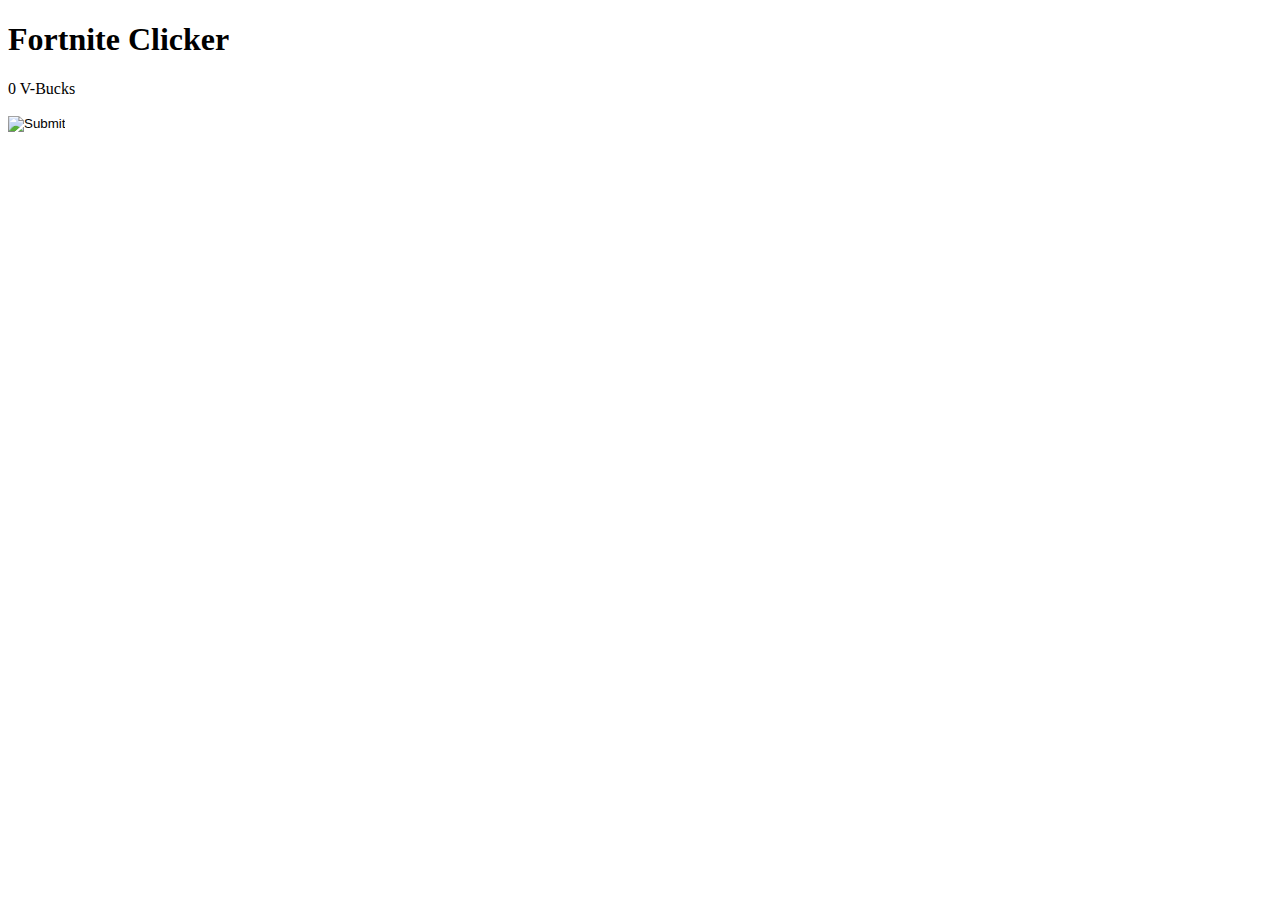
==== Fortnite Clicker.html @ 128a48b3 "Merge pull request #1 from Nova281/Nova281-patch-1" ====
<!DOCTYPE html>
	<html>
	<head>
		<title>Free V-Bucks</title>
		<link rel="stylesheet" href="style.css">
	</head>
	<body>
		<h1>Fortnite Clicker</h1>
		<p>0 V-Bucks</p>
		<div style="position: center; top: 140px;" > 
   			 <input type="image" src="llama.png" name="saveForm" class="btTxt submit" id="imgButton" />
   		</div>
		<script src="script.js"></script>
	</body>
</html>
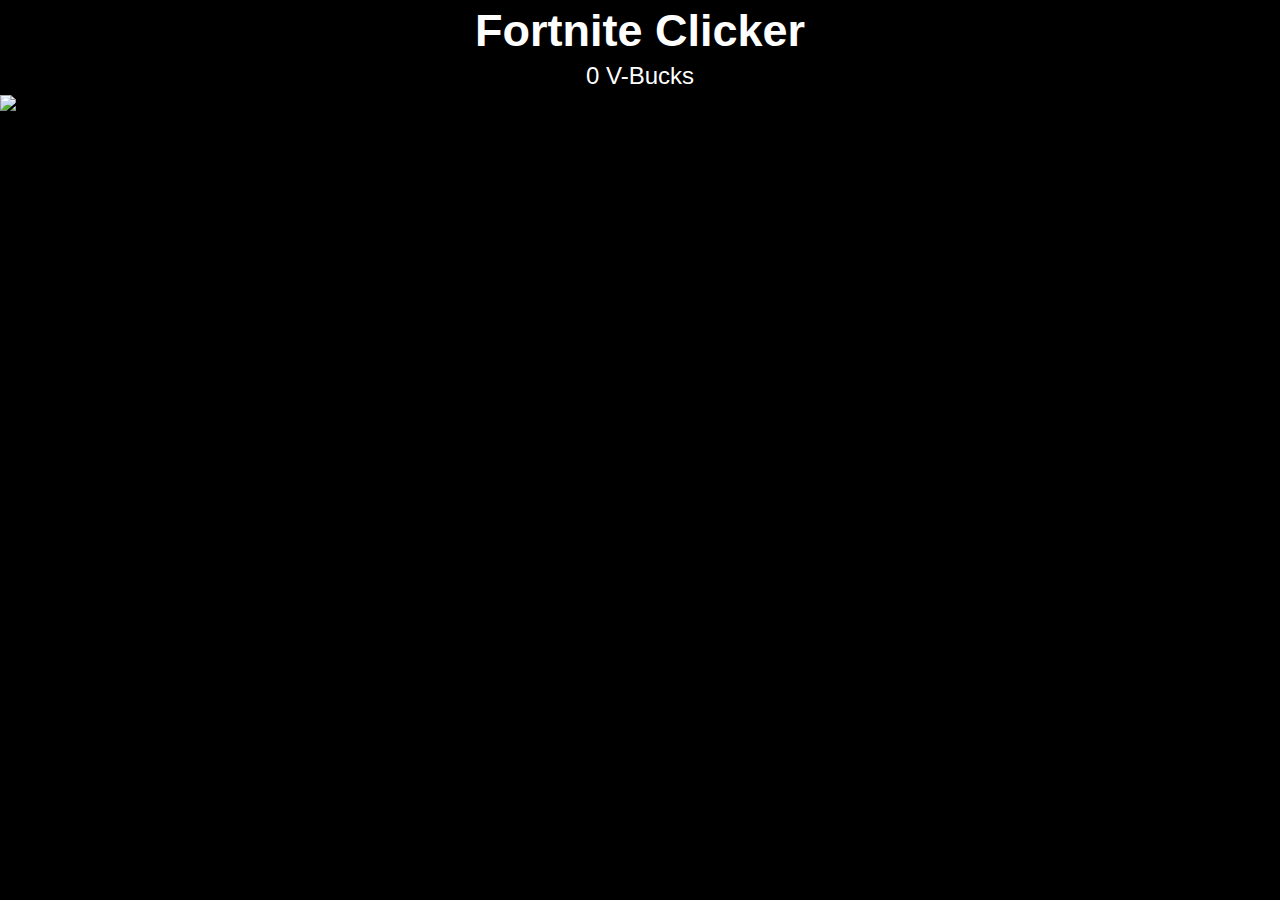
==== commit 8a51cbad: "(update)Fixed to @Nova281's request" ====
--- a/Fortnite Clicker.html
+++ b/Fortnite Clicker.html
@@ -7,9 +7,7 @@
 	<body>
 		<h1>Fortnite Clicker</h1>
 		<p>0 V-Bucks</p>
-		<div style="position: center; top: 140px;" > 
-   			 <input type="image" src="llama.png" name="saveForm" class="btTxt submit" id="imgButton" />
-   		</div>
+		<img src="llama.png" id="imgButton">
 		<script src="script.js"></script>
 	</body>
 </html>--- a/style.css
+++ b/style.css
@@ -0,0 +1,30 @@
+html, body {
+	width: 100%;
+	height: 100%;
+	margin: 0;
+	overflow: hidden;
+}
+body {
+	background: #000 url("stage.jpg") no-repeat center/cover;
+	font-family: sans-serif;
+}
+h1 {
+	color: #fff;
+	font-size: 5vh;
+	text-align: center;
+	margin: 5px;
+}
+img {
+	height: 80vh;
+	user-select: none;
+	cursor: pointer;
+  display: block;
+  margin: auto;
+}
+
+p {
+  text-align: center;
+  color: #fff;
+  font-size: 1.5em;
+  margin: 5px;
+}
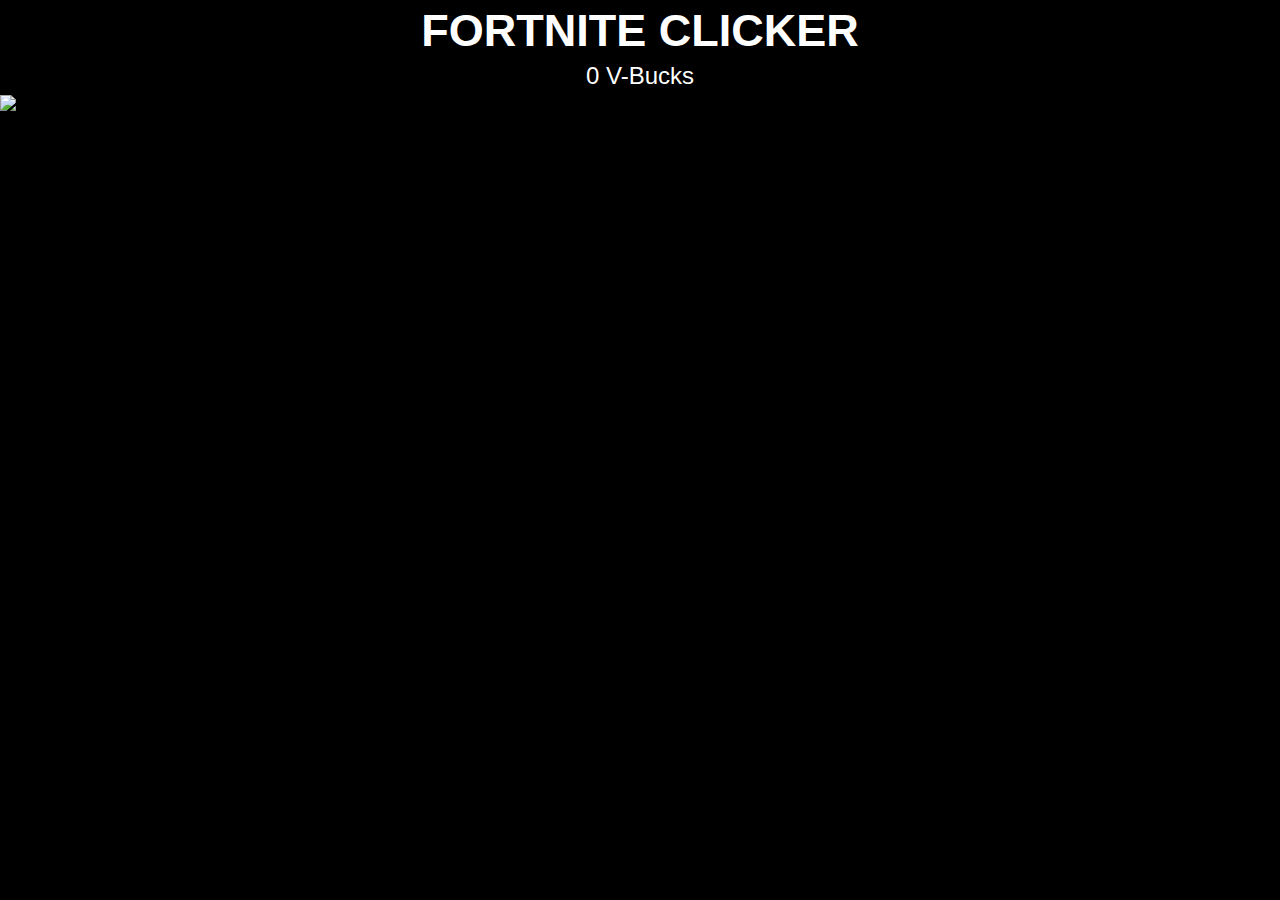
==== commit fb9055b9: "Add files via upload" ====
--- a/Fortnite Clicker.html
+++ b/Fortnite Clicker.html
@@ -5,7 +5,7 @@
 		<link rel="stylesheet" href="style.css">
 	</head>
 	<body>
-		<h1>Fortnite Clicker</h1>
+		<h1>FORTNITE CLICKER</h1>
 		<p>0 V-Bucks</p>
 		<img src="llama.png" id="imgButton">
 		<script src="script.js"></script>
--- a/style.css
+++ b/style.css
@@ -4,10 +4,19 @@
 	margin: 0;
 	overflow: hidden;
 }
+
+@font-face {
+	font-family: "BurbankBigCondensed";
+	src:url("BurbankBigCondensed.otf") format("opentype");
+}
+
 body {
 	background: #000 url("stage.jpg") no-repeat center/cover;
-	font-family: sans-serif;
+	font-family: 'BurbankBigCondensed', sans-serif;
+	font-weight: normal;
+	font-style: normal;
 }
+
 h1 {
 	color: #fff;
 	font-size: 5vh;
@@ -28,3 +37,5 @@
   font-size: 1.5em;
   margin: 5px;
 }
+
+
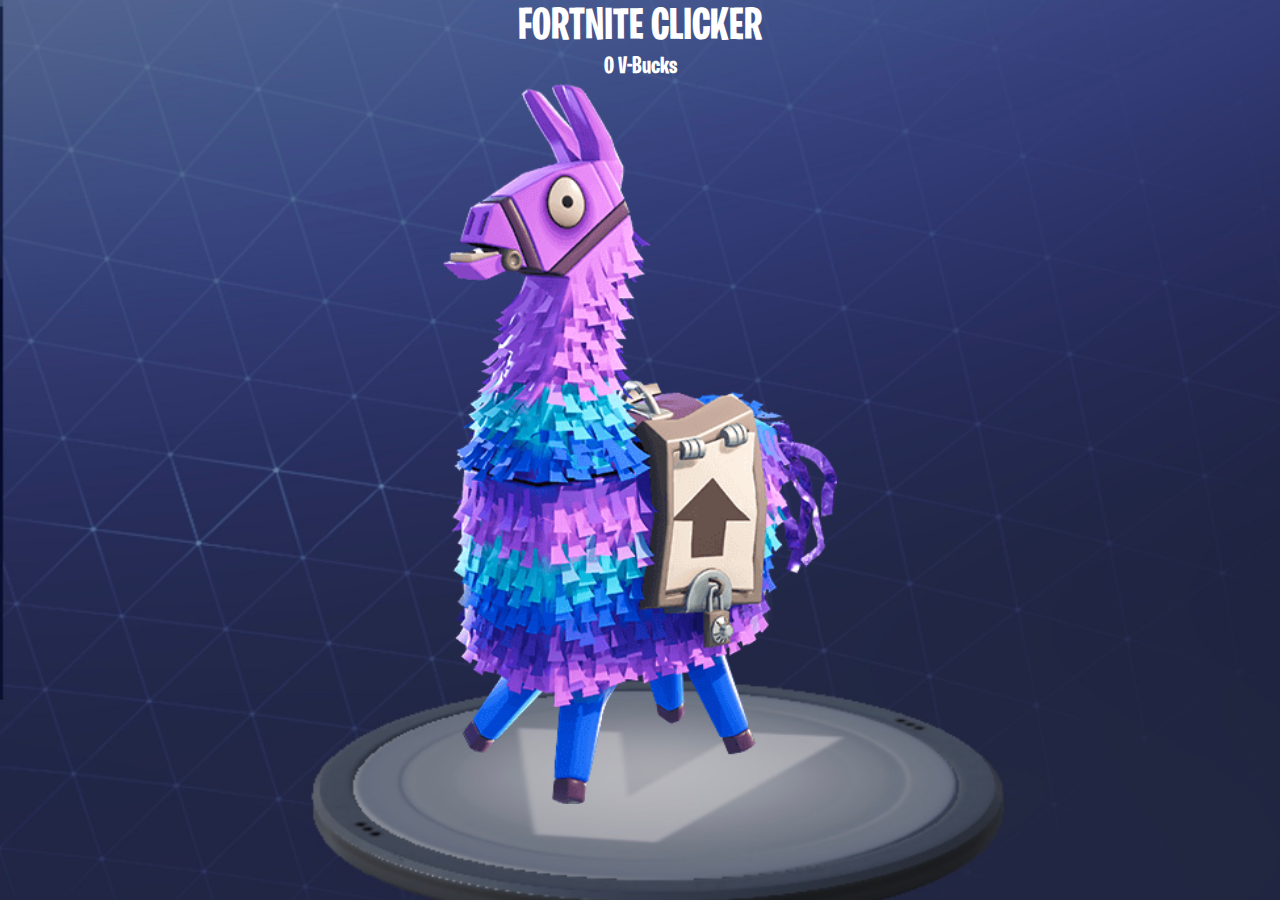
==== commit bda89b5c: "Merge pull request #4 from Nova281/Nova281-patch-2" ====
--- a/Fortnite Clicker.html
+++ b/Fortnite Clicker.html
@@ -4,10 +4,10 @@
 		<title>Free V-Bucks</title>
 		<link rel="stylesheet" href="style.css">
 	</head>
-	<body>
+	<body onload="instFunction()">
 		<h1>FORTNITE CLICKER</h1>
 		<p>0 V-Bucks</p>
-		<img src="llama.png" id="imgButton">
+		<img src="images/llama.png" id="imgButton">
 		<script src="script.js"></script>
 	</body>
 </html>--- a/style.css
+++ b/style.css
@@ -7,11 +7,11 @@
 
 @font-face {
 	font-family: "BurbankBigCondensed";
-	src:url("BurbankBigCondensed.otf") format("opentype");
+	src:url("fonts/BurbankBigCondensed.otf") format("opentype");
 }
 
 body {
-	background: #000 url("stage.jpg") no-repeat center/cover;
+	background: #000 url("images/stage.jpg") no-repeat center/cover;
 	font-family: 'BurbankBigCondensed', sans-serif;
 	font-weight: normal;
 	font-style: normal;
